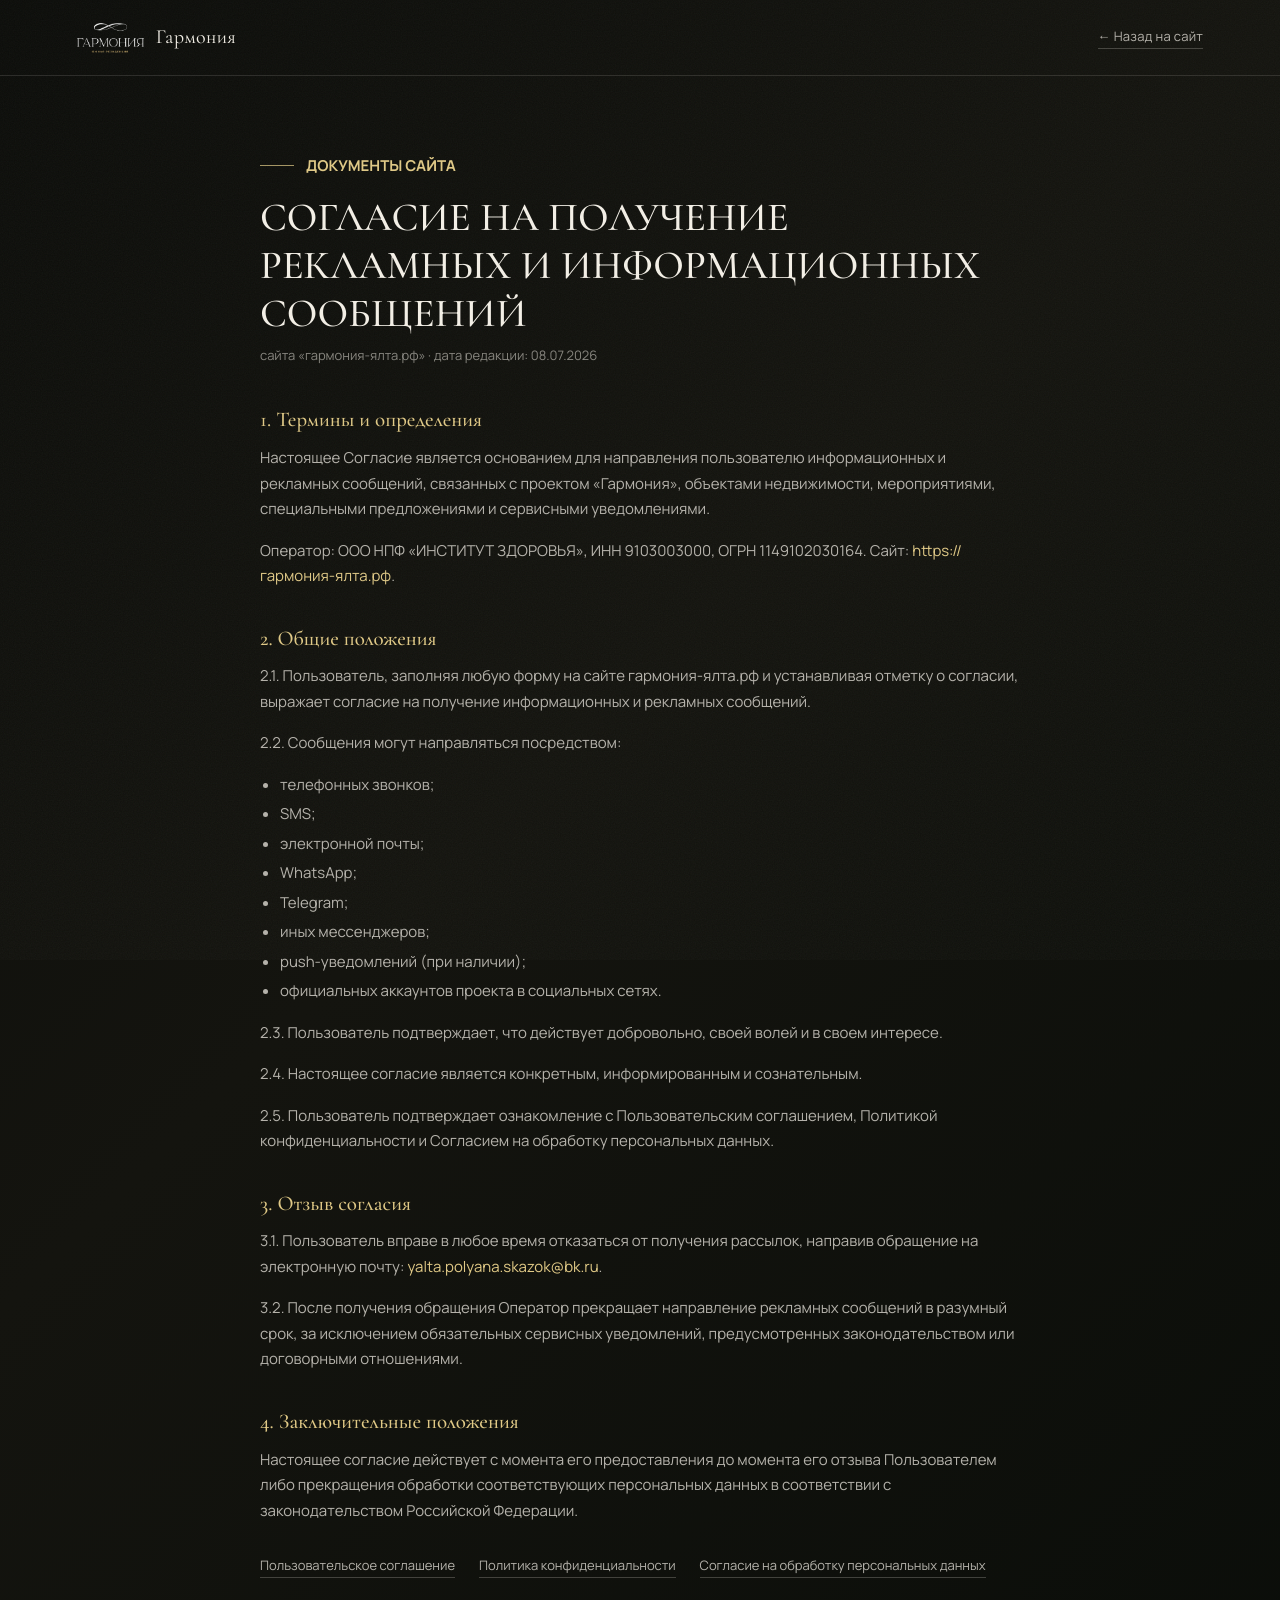
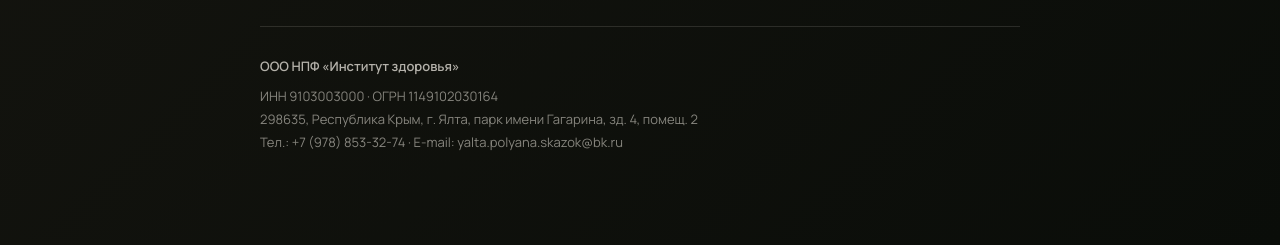
==== docs/marketing-consent.html @ 608eab21 "Add legal document pages and wire them into the footer/contact form - Four legal pages (user agreeme" ====
<!doctype html>
<html lang="ru">
<head>
  <meta charset="utf-8">
  <meta name="viewport" content="width=device-width, initial-scale=1">
  <title>Согласие на получение рекламных сообщений — Гармония</title>
  <meta name="description" content="Согласие на получение рекламных и информационных сообщений сайта «гармония-ялта.рф».">
  <meta name="robots" content="noindex, follow">
  <meta name="theme-color" content="#080907">
  <link rel="icon" href="../assets/brand/favicon.ico" sizes="any">
  <link rel="stylesheet" href="../styles.css?v=20260708-11">
  <link rel="stylesheet" href="legal.css?v=20260708-11">
</head>
<body>
  <div class="grain" aria-hidden="true"></div>

  <header class="legal-header">
    <a class="legal-header__brand" href="../index.html#hero">
      <img src="../assets/brand/logo-harmony-south.png" alt="Гармония">
      Гармония
    </a>
    <a class="legal-header__back" href="../index.html">← Назад на сайт</a>
  </header>

  <main class="legal-main">
    <p class="kicker">Документы сайта</p>
    <h1>Согласие на получение рекламных и информационных сообщений</h1>
    <p class="legal-date">сайта «гармония-ялта.рф» · дата редакции: 08.07.2026</p>

    <h2>1. Термины и определения</h2>
    <p>Настоящее Согласие является основанием для направления пользователю информационных и рекламных сообщений, связанных с проектом «Гармония», объектами недвижимости, мероприятиями, специальными предложениями и сервисными уведомлениями.</p>
    <p>Оператор: ООО НПФ «ИНСТИТУТ ЗДОРОВЬЯ», ИНН 9103003000, ОГРН 1149102030164. Сайт: <a href="https://гармония-ялта.рф">https://гармония-ялта.рф</a>.</p>

    <h2>2. Общие положения</h2>
    <p>2.1. Пользователь, заполняя любую форму на сайте гармония-ялта.рф и устанавливая отметку о согласии, выражает согласие на получение информационных и рекламных сообщений.</p>
    <p>2.2. Сообщения могут направляться посредством:</p>
    <ul>
      <li>телефонных звонков;</li>
      <li>SMS;</li>
      <li>электронной почты;</li>
      <li>WhatsApp;</li>
      <li>Telegram;</li>
      <li>иных мессенджеров;</li>
      <li>push-уведомлений (при наличии);</li>
      <li>официальных аккаунтов проекта в социальных сетях.</li>
    </ul>
    <p>2.3. Пользователь подтверждает, что действует добровольно, своей волей и в своем интересе.</p>
    <p>2.4. Настоящее согласие является конкретным, информированным и сознательным.</p>
    <p>2.5. Пользователь подтверждает ознакомление с Пользовательским соглашением, Политикой конфиденциальности и Согласием на обработку персональных данных.</p>

    <h2>3. Отзыв согласия</h2>
    <p>3.1. Пользователь вправе в любое время отказаться от получения рассылок, направив обращение на электронную почту: <a href="mailto:yalta.polyana.skazok@bk.ru">yalta.polyana.skazok@bk.ru</a>.</p>
    <p>3.2. После получения обращения Оператор прекращает направление рекламных сообщений в разумный срок, за исключением обязательных сервисных уведомлений, предусмотренных законодательством или договорными отношениями.</p>

    <h2>4. Заключительные положения</h2>
    <p>Настоящее согласие действует с момента его предоставления до момента его отзыва Пользователем либо прекращения обработки соответствующих персональных данных в соответствии с законодательством Российской Федерации.</p>

    <div class="legal-related">
      <a href="user-agreement.html">Пользовательское соглашение</a>
      <a href="privacy-policy.html">Политика конфиденциальности</a>
      <a href="personal-data-consent.html">Согласие на обработку персональных данных</a>
    </div>

    <div class="legal-requisites">
      <strong>ООО НПФ «Институт здоровья»</strong>
      ИНН 9103003000 · ОГРН 1149102030164<br>
      298635, Республика Крым, г. Ялта, парк имени Гагарина, зд. 4, помещ. 2<br>
      Тел.: +7 (978) 853-32-74 · E-mail: yalta.polyana.skazok@bk.ru
    </div>
  </main>
</body>
</html>
---- styles.css ----
@charset "utf-8";

@font-face {
  font-family: "Manrope Var";
  font-style: normal;
  font-weight: 400 800;
  font-display: swap;
  src: url("assets/fonts/manrope-var-latin.woff2") format("woff2");
  unicode-range: U+0000-00FF, U+0131, U+0152-0153, U+02BB-02BC, U+02C6, U+02DA, U+02DC, U+2000-206F, U+2074, U+20AC, U+2122, U+2191, U+2193, U+2212, U+2215, U+FEFF, U+FFFD;
}

@font-face {
  font-family: "Manrope Var";
  font-style: normal;
  font-weight: 400 800;
  font-display: swap;
  src: url("assets/fonts/manrope-var-cyrillic.woff2") format("woff2");
  unicode-range: U+0301, U+0400-045F, U+0490-0491, U+04B0-04B1, U+2116;
}

@font-face {
  font-family: "Manrope Var";
  font-style: normal;
  font-weight: 400 800;
  font-display: swap;
  src: url("assets/fonts/manrope-var-cyrillic-ext.woff2") format("woff2");
  unicode-range: U+0460-052F, U+1C80-1C88, U+20B4, U+2DE0-2DFF, U+A640-A69F, U+FE2E-FE2F;
}

@font-face {
  font-family: "Cormorant Garamond Var";
  font-style: normal;
  font-weight: 400 600;
  font-display: swap;
  src: url("assets/fonts/cormorant-garamond-var-latin.woff2") format("woff2");
  unicode-range: U+0000-00FF, U+0131, U+0152-0153, U+02BB-02BC, U+02C6, U+02DA, U+02DC, U+2000-206F, U+2074, U+20AC, U+2122, U+2191, U+2193, U+2212, U+2215, U+FEFF, U+FFFD;
}

@font-face {
  font-family: "Cormorant Garamond Var";
  font-style: normal;
  font-weight: 400 600;
  font-display: swap;
  src: url("assets/fonts/cormorant-garamond-var-cyrillic.woff2") format("woff2");
  unicode-range: U+0301, U+0400-045F, U+0490-0491, U+04B0-04B1, U+2116;
}

@font-face {
  font-family: "Cormorant Garamond Var";
  font-style: normal;
  font-weight: 400 600;
  font-display: swap;
  src: url("assets/fonts/cormorant-garamond-var-cyrillic-ext.woff2") format("woff2");
  unicode-range: U+0460-052F, U+1C80-1C88, U+20B4, U+2DE0-2DFF, U+A640-A69F, U+FE2E-FE2F;
}

:root {
  --bg: #10110d;
  --bg-deep: #080907;
  --surface: rgba(246, 241, 231, .055);
  --surface-strong: rgba(246, 241, 231, .095);
  --ink: #f4f0e7;
  --ink-soft: rgba(244, 240, 231, .72);
  --ink-muted: rgba(244, 240, 231, .52);
  --line: rgba(244, 240, 231, .13);
  --line-strong: rgba(244, 240, 231, .22);
  --gold: #c7a86a;
  --gold-bright: #e0c986;
  --green: #6d775e;
  --stone: #b7b0a2;
  --shadow: 0 24px 64px rgba(0, 0, 0, .42);
  --ease: cubic-bezier(.22, 1, .36, 1);
  --sans: "Manrope Var", Inter, "Segoe UI", Arial, Helvetica, sans-serif;
  --serif: "Cormorant Garamond Var", "Times New Roman", Georgia, serif;
  --container: min(1500px, calc(100vw - clamp(32px, 7vw, 120px)));
  --header-h: 74px;
  --cursor-x: 50%;
  --cursor-y: 50%;
}

* {
  box-sizing: border-box;
}

html {
  scroll-behavior: smooth;
  background: var(--bg);
}

body {
  margin: 0;
  min-width: 320px;
  color: var(--ink);
  background:
    linear-gradient(135deg, #0c0d0a 0%, #14140f 42%, #0a0d09 100%);
  font-family: var(--sans);
  line-height: 1.55;
  overflow-x: hidden;
  text-rendering: geometricPrecision;
  -webkit-font-smoothing: antialiased;
}

body::before {
  content: "";
  position: fixed;
  inset: 0;
  z-index: -1;
  pointer-events: none;
  opacity: .34;
  background:
    linear-gradient(120deg, rgba(199, 168, 106, .06), transparent 36%, rgba(109, 119, 94, .07) 70%, transparent),
    repeating-linear-gradient(90deg, rgba(255, 255, 255, .018) 0 1px, transparent 1px 84px),
    repeating-linear-gradient(0deg, rgba(255, 255, 255, .014) 0 1px, transparent 1px 84px);
}

.grain {
  position: fixed;
  inset: -60px;
  z-index: 500;
  pointer-events: none;
  opacity: .045;
  /* No mix-blend-mode: blending a full-viewport layer against everything
     beneath it forces the compositor to re-evaluate on every scroll/paint,
     which is a real jank source. Plain low-opacity noise reads almost the
     same against this dark palette without that cost. */
  background-image: url("data:image/svg+xml,%3Csvg xmlns='http://www.w3.org/2000/svg' width='180' height='180'%3E%3Cfilter id='n'%3E%3CfeTurbulence type='fractalNoise' baseFrequency='0.82' numOctaves='2' stitchTiles='stitch'/%3E%3C/filter%3E%3Crect width='100%25' height='100%25' filter='url(%23n)'/%3E%3C/svg%3E");
  animation: grainShift 1.1s steps(4) infinite;
}

@keyframes grainShift {
  0% { transform: translate3d(0, 0, 0); }
  25% { transform: translate3d(-2%, 2%, 0); }
  50% { transform: translate3d(2%, -1%, 0); }
  75% { transform: translate3d(-1%, -2%, 0); }
  100% { transform: translate3d(0, 0, 0); }
}

.cursor-dot,
.cursor-ring {
  position: fixed;
  top: 0;
  left: 0;
  z-index: 400;
  pointer-events: none;
  border-radius: 50%;
  transform: translate3d(-50%, -50%, 0);
  opacity: 0;
  transition: opacity .3s ease;
}

.cursor-dot {
  width: 5px;
  height: 5px;
  background: var(--gold-bright);
}

.cursor-ring {
  width: 28px;
  height: 28px;
  border: 1px solid rgba(224, 201, 134, .55);
  transition: opacity .3s ease, width .3s var(--ease), height .3s var(--ease), border-color .3s ease, background .3s ease;
}

body.has-cursor .cursor-dot,
body.has-cursor .cursor-ring {
  opacity: 1;
}

body.has-cursor.cursor-hover .cursor-ring {
  width: 46px;
  height: 46px;
  border-color: rgba(224, 201, 134, .85);
  background: rgba(224, 201, 134, .07);
}

body.has-cursor.cursor-hover .cursor-dot {
  opacity: 0;
}

body.has-cursor,
body.has-cursor a,
body.has-cursor button {
  cursor: none;
}

.magnetic {
  will-change: transform;
}

.scroll-progress {
  position: absolute;
  left: 0;
  right: 0;
  bottom: -1px;
  height: 2px;
  background: rgba(244, 240, 231, .06);
}

.scroll-progress span {
  display: block;
  height: 100%;
  width: 0%;
  background: linear-gradient(90deg, var(--gold), var(--gold-bright));
}

.dot-nav {
  position: fixed;
  right: clamp(16px, 2.4vw, 30px);
  top: 50%;
  z-index: 80;
  display: flex;
  flex-direction: column;
  align-items: center;
  gap: 15px;
  transform: translateY(-50%);
}

.dot-nav button {
  position: relative;
  width: 8px;
  height: 8px;
  padding: 0;
  border: 1px solid rgba(244, 240, 231, .38);
  border-radius: 50%;
  background: transparent;
  transition: transform .3s var(--ease), background .3s ease, border-color .3s ease;
}

.dot-nav button:hover,
.dot-nav button:focus-visible {
  border-color: var(--gold-bright);
  transform: scale(1.35);
}

.dot-nav button.is-active {
  background: var(--gold-bright);
  border-color: var(--gold-bright);
  transform: scale(1.5);
}

.dot-nav__tooltip {
  position: absolute;
  right: 20px;
  top: 50%;
  transform: translateY(-50%) translateX(6px);
  padding: 6px 12px;
  border: 1px solid var(--line);
  border-radius: 6px;
  background: rgba(8, 9, 7, .88);
  backdrop-filter: blur(12px);
  color: var(--ink-soft);
  font-size: 11px;
  font-weight: 650;
  letter-spacing: .04em;
  text-transform: uppercase;
  white-space: nowrap;
  opacity: 0;
  pointer-events: none;
  transition: opacity .25s ease, transform .25s ease;
}

.dot-nav button:hover .dot-nav__tooltip,
.dot-nav button:focus-visible .dot-nav__tooltip {
  opacity: 1;
  transform: translateY(-50%) translateX(0);
}

.marquee {
  overflow: hidden;
  padding: clamp(14px, 2.4vw, 22px) 0;
  border-block: 1px solid var(--line);
  background: var(--bg-deep);
}

.marquee__track {
  display: flex;
  width: max-content;
  animation: marqueeScroll 32s linear infinite;
  animation-play-state: paused;
}

.marquee.is-current .marquee__track {
  animation-play-state: running;
}

.marquee:hover .marquee__track {
  animation-play-state: paused;
}

.marquee__group {
  display: flex;
  flex-shrink: 0;
  align-items: center;
  gap: clamp(20px, 2.6vw, 34px);
  padding-right: clamp(20px, 2.6vw, 34px);
}

.marquee__group span:not(.marquee__dot) {
  font-family: var(--serif);
  font-style: italic;
  font-size: clamp(19px, 2.1vw, 32px);
  color: var(--ink-soft);
  white-space: nowrap;
}

.marquee__dot {
  color: var(--gold-bright);
  font-size: 13px;
}

@keyframes marqueeScroll {
  from { transform: translate3d(0, 0, 0); }
  to { transform: translate3d(-50%, 0, 0); }
}

.scroll-cue {
  position: absolute;
  left: 50%;
  bottom: clamp(22px, 4vh, 40px);
  z-index: 2;
  width: 1px;
  height: 54px;
  background: rgba(244, 240, 231, .22);
  transform: translateX(-50%);
}

.scroll-cue::after {
  content: "";
  position: absolute;
  top: 0;
  left: 50%;
  width: 5px;
  height: 5px;
  margin-left: -2px;
  border-radius: 50%;
  background: var(--gold-bright);
  animation: scrollCue 2.4s ease-in-out infinite;
  animation-play-state: paused;
}

.panel.is-current .scroll-cue::after {
  animation-play-state: running;
}

@keyframes scrollCue {
  0% { top: 0; opacity: 0; }
  15% { opacity: 1; }
  85% { opacity: 1; }
  100% { top: 100%; opacity: 0; }
}

.header-call,
.primary-btn {
  position: relative;
  overflow: hidden;
}

.header-call::before,
.primary-btn::before {
  content: "";
  position: absolute;
  top: 0;
  left: -60%;
  width: 40%;
  height: 100%;
  background: linear-gradient(120deg, transparent, rgba(255, 255, 255, .65), transparent);
  transform: skewX(-18deg);
  transition: left .7s var(--ease);
  pointer-events: none;
}

.header-call:hover::before,
.primary-btn:hover::before {
  left: 130%;
}

.spotlight {
  position: relative;
  overflow: hidden;
}

.spotlight::after {
  content: "";
  position: absolute;
  inset: 0;
  z-index: 0;
  opacity: 0;
  background: radial-gradient(320px circle at var(--mx, 50%) var(--my, 50%), rgba(224, 201, 134, .3), transparent 72%);
  transition: opacity .4s ease;
}

.spotlight:hover::after {
  opacity: 1;
}

.spotlight > * {
  position: relative;
  z-index: 1;
}

.lightbox {
  position: fixed;
  inset: 0;
  z-index: 140;
  display: grid;
  place-items: center;
  padding: clamp(16px, 4vw, 60px);
  opacity: 0;
  pointer-events: none;
  background: rgba(2, 3, 2, .92);
  backdrop-filter: blur(14px);
  transition: opacity .32s ease;
}

.lightbox.is-open {
  opacity: 1;
  pointer-events: auto;
}

.lightbox__img {
  max-width: min(1400px, 100%);
  max-height: 88vh;
  width: auto;
  height: auto;
  margin: 0 auto;
  border-radius: 8px;
  box-shadow: var(--shadow);
  opacity: 0;
  transform: scale(.98);
  transition: opacity .35s var(--ease), transform .35s var(--ease);
}

.lightbox.is-open .lightbox__img {
  opacity: 1;
  transform: scale(1);
}

.lightbox__close,
.lightbox__prev,
.lightbox__next {
  position: fixed;
  z-index: 2;
  width: 48px;
  height: 48px;
  border: 1px solid var(--line-strong);
  border-radius: 6px;
  color: var(--ink);
  font-size: 26px;
  line-height: 1;
  background: rgba(8, 9, 7, .6);
  backdrop-filter: blur(16px);
  transition: transform .25s var(--ease), border-color .25s ease;
}

.lightbox__close:hover,
.lightbox__prev:hover,
.lightbox__next:hover {
  transform: translateY(-2px);
  border-color: var(--gold-bright);
}

.lightbox__close {
  top: 18px;
  right: 18px;
}

.lightbox__prev,
.lightbox__next {
  top: 50%;
  transform: translateY(-50%);
}

.lightbox__prev { left: 18px; }
.lightbox__next { right: 18px; }

.gallery__track figure {
  cursor: zoom-in;
}

body.menu-open,
body.modal-open {
  overflow: hidden;
}

img {
  display: block;
  max-width: 100%;
}

.sr-only {
  position: absolute;
  width: 1px;
  height: 1px;
  margin: -1px;
  padding: 0;
  overflow: hidden;
  clip: rect(0, 0, 0, 0);
  white-space: nowrap;
  border: 0;
}

button,
input {
  font: inherit;
}

button {
  cursor: pointer;
}

a {
  color: inherit;
  text-decoration: none;
}

h1,
h2,
h3,
p {
  margin-top: 0;
}

h1,
h2,
h3 {
  margin-bottom: 0;
  font-family: var(--serif);
  font-weight: 560;
  line-height: 1.02;
  letter-spacing: .001em;
}

h1 {
  max-width: 760px;
  font-size: clamp(34px, 4.8vw, 72px);
  text-transform: uppercase;
}

h2 {
  max-width: 820px;
  font-size: clamp(32px, 3.6vw, 58px);
  line-height: 1.08;
}

h3 {
  font-size: clamp(20px, 1.9vw, 30px);
}

.panel {
  position: relative;
  min-height: 100svh;
  scroll-margin-top: 0;
  overflow: hidden;
  isolation: isolate;
  background:
    linear-gradient(135deg, rgba(255, 255, 255, .018), transparent 34%),
    linear-gradient(160deg, #11120e 0%, #15150f 52%, #0b0e0a 100%);
}

.panel::before {
  content: "";
  position: absolute;
  inset: 0;
  z-index: -1;
  pointer-events: none;
  opacity: .36;
  background:
    radial-gradient(circle at 18% 22%, rgba(199, 168, 106, .11), transparent 26%),
    radial-gradient(circle at 86% 74%, rgba(109, 119, 94, .13), transparent 28%),
    repeating-linear-gradient(90deg, rgba(255, 255, 255, .017) 0 1px, transparent 1px 96px);
}

.site-header {
  position: fixed;
  inset: 0 0 auto;
  z-index: 90;
  height: var(--header-h);
  display: grid;
  grid-template-columns: auto minmax(0, 1fr) auto;
  align-items: center;
  gap: clamp(18px, 2vw, 32px);
  padding: 10px clamp(18px, 4vw, 58px);
  border-bottom: 1px solid rgba(244, 240, 231, .08);
  background: rgba(8, 9, 7, .56);
  transition: height .35s var(--ease), background .35s var(--ease), border-color .35s var(--ease);
}

/* backdrop-filter lives on a pseudo-element (not the header itself) so it
   doesn't establish a containing block for the fixed-position mobile .nav
   overlay, which needs to size against the real viewport, not the header. */
.site-header::before {
  content: "";
  position: absolute;
  inset: 0;
  z-index: -1;
  /* Kept modest: this layer blurs whatever scrolls behind a fixed, always-
     visible header, so its cost is paid continuously, not just on hover. */
  backdrop-filter: blur(8px);
}

.site-header.is-scrolled {
  --header-h: 64px;
  background: rgba(8, 9, 7, .88);
  border-color: rgba(199, 168, 106, .22);
}

.brand {
  display: inline-flex;
  align-items: center;
}

/* Height is derived from --header-h (minus the header's own vertical
   padding, with a little breathing room) so the logo always fits inside
   the header box - in any state - instead of overflowing it. Width is
   auto so the aspect ratio is preserved without distortion. */
.brand img {
  height: calc(var(--header-h) - 28px);
  width: auto;
  max-width: 170px;
  object-fit: contain;
  transition: height .35s var(--ease);
}

.nav {
  display: flex;
  justify-content: center;
  gap: clamp(10px, 1.15vw, 18px);
  font-size: 10px;
  font-weight: 650;
  letter-spacing: 0;
  text-transform: uppercase;
  white-space: nowrap;
}

.nav a {
  position: relative;
  color: rgba(244, 240, 231, .66);
  transition: color .25s ease;
}

.nav a::after {
  content: "";
  position: absolute;
  left: 0;
  right: 0;
  bottom: -8px;
  height: 1px;
  transform: scaleX(0);
  transform-origin: left;
  background: var(--gold);
  transition: transform .3s var(--ease);
}

.nav a:hover,
.nav a.is-active {
  color: var(--ink);
}

.nav a:hover::after,
.nav a.is-active::after {
  transform: scaleX(1);
}

.header-call,
.primary-btn,
.slider-controls button,
.slider-btn,
.text-button {
  min-height: 42px;
  border: 1px solid var(--line-strong);
  border-radius: 6px;
  padding: 0 18px;
  color: var(--ink);
  background: rgba(255, 255, 255, .045);
  transition: transform .25s var(--ease), border-color .25s ease, background .25s ease, color .25s ease;
}

.header-call,
.primary-btn {
  border-color: rgba(224, 201, 134, .58);
  color: #15130d;
  font-weight: 650;
  background: linear-gradient(135deg, #ead68e, #b99352);
  box-shadow: 0 14px 42px rgba(0, 0, 0, .28);
}

.header-call:hover,
.primary-btn:hover,
.slider-controls button:hover,
.slider-btn:hover,
.text-button:hover {
  transform: translateY(-2px);
  border-color: var(--gold-bright);
}

.text-button {
  width: fit-content;
  color: var(--ink);
  background: transparent;
}

.menu-toggle {
  display: none;
  position: fixed;
  top: 16px;
  right: 16px;
  z-index: 110;
  width: 46px;
  height: 46px;
  border: 1px solid rgba(244, 240, 231, .24);
  border-radius: 6px;
  background: rgba(8, 9, 7, .78);
  backdrop-filter: blur(14px);
}

.menu-toggle span {
  display: block;
  width: 18px;
  height: 1px;
  margin: 6px auto;
  background: var(--ink);
}

.kicker {
  display: inline-grid;
  grid-template-columns: 34px auto;
  align-items: center;
  gap: 12px;
  margin: 0 0 18px;
  color: var(--gold-bright);
  font-size: 10px;
  font-weight: 700;
  letter-spacing: 0;
  text-transform: uppercase;
}

.kicker::before {
  content: "";
  height: 1px;
  background: currentColor;
  opacity: .72;
}

.hero {
  display: grid;
  align-items: center;
  padding: calc(var(--header-h) + 34px) clamp(22px, 7vw, 110px) clamp(34px, 7vh, 82px);
}

.hero__bg,
.hero__shade {
  position: absolute;
  inset: 0;
  width: 100%;
  height: 100%;
}

.hero__bg {
  object-fit: cover;
  transform: scale(1.035);
  animation: heroDrift 18s var(--ease) infinite alternate;
  animation-play-state: paused;
}

.panel.is-current .hero__bg {
  animation-play-state: running;
}

.hero__shade {
  background:
    linear-gradient(90deg, rgba(4, 6, 5, .82), rgba(4, 6, 5, .34) 48%, rgba(4, 6, 5, .62)),
    linear-gradient(0deg, rgba(4, 6, 5, .74), transparent 55%, rgba(4, 6, 5, .46));
}

.hero__title {
  position: relative;
  z-index: 1;
  width: 100%;
  display: grid;
  place-items: center;
}

.hero__logo {
  justify-self: center;
  width: clamp(150px, 24vw, 320px);
  margin: 0;
  opacity: .96;
}

.about {
  display: grid;
  align-content: center;
  gap: clamp(28px, 4vh, 56px);
  padding: calc(var(--header-h) + 46px) clamp(22px, 6vw, 90px) 56px;
}

.about__top,
.about__bottom {
  width: var(--container);
  margin: 0 auto;
}

.about__top {
  display: grid;
  grid-template-columns: minmax(0, .86fr) minmax(380px, 1fr);
  gap: clamp(34px, 5vw, 82px);
  align-items: center;
}

.about__copy h2 {
  margin-bottom: 28px;
}

.about__facts {
  display: grid;
  grid-template-columns: repeat(2, minmax(0, 1fr));
  gap: 12px;
}

.about__facts div,
.location__metrics div,
.map__distances div {
  min-height: 118px;
  padding: 20px;
  border: 1px solid var(--line);
  border-radius: 8px;
  background: linear-gradient(145deg, rgba(255, 255, 255, .075), rgba(255, 255, 255, .026));
}

.about__facts strong,
.location__metrics strong,
.map__distances strong {
  display: block;
  margin-bottom: 9px;
  color: var(--gold-bright);
  font-family: var(--serif);
  font-size: clamp(30px, 3.4vw, 46px);
  font-weight: 560;
  line-height: 1;
  font-variant-numeric: tabular-nums;
}

.about__facts span,
.location__metrics span,
.map__distances span {
  display: block;
  color: var(--ink-soft);
  font-size: 14px;
  line-height: 1.4;
}

.about__image,
.about__wide,
.architecture__images,
.location__image {
  margin: 0;
}

.about__image {
  height: min(56vh, 560px);
  border: 1px solid var(--line);
  border-radius: 8px;
  overflow: hidden;
  box-shadow: var(--shadow);
}

.about__image img,
.about__wide img,
.architecture__images img,
.location__image img {
  width: 100%;
  height: 100%;
  object-fit: cover;
  transition: transform 1.4s var(--ease), filter 1.4s var(--ease);
}

.about__bottom {
  display: grid;
  grid-template-columns: minmax(0, 1fr) minmax(280px, .42fr);
  gap: clamp(24px, 4vw, 58px);
  align-items: end;
}

.about__wide {
  height: clamp(230px, 34vh, 390px);
  border: 1px solid var(--line);
  border-radius: 8px;
  overflow: hidden;
}

.about__text {
  margin: 0 0 4px;
  color: var(--ink-soft);
  font-size: clamp(16px, 1.25vw, 20px);
  line-height: 1.72;
}

.video {
  padding: 0;
}

.video__kicker {
  position: absolute;
  z-index: 2;
  top: calc(var(--header-h) + 28px);
  left: clamp(22px, 6vw, 90px);
  text-shadow: 0 12px 40px rgba(0, 0, 0, .6);
}

.video__frame {
  position: absolute;
  z-index: 0;
  inset: 0;
  margin: 0;
  overflow: hidden;
  display: grid;
  place-items: center;
  background: var(--bg-deep);
}

.video__frame::after {
  content: "";
  position: absolute;
  inset: 0;
  z-index: 1;
  pointer-events: none;
  background: linear-gradient(180deg, rgba(4, 6, 5, .58) 0%, transparent 24%, transparent 76%, rgba(4, 6, 5, .4) 100%);
}

.video__frame video {
  position: relative;
  z-index: 0;
  display: block;
  width: 100%;
  height: 100%;
  /* contain (not cover) so the film's real 16:9 frame is always shown
     intact - same proportions on every device, letterboxed rather than
     cropped differently depending on the viewport's aspect ratio. */
  object-fit: contain;
}

.plans {
  display: grid;
  grid-template-columns: minmax(0, 1.12fr) minmax(360px, .72fr);
  align-items: center;
  gap: clamp(28px, 4.5vw, 72px);
  padding: calc(var(--header-h) + 42px) clamp(22px, 6vw, 90px) 58px;
}

.plans__media {
  position: relative;
  min-height: min(72vh, 720px);
  border: 1px solid var(--line);
  border-radius: 8px;
  overflow: hidden;
  background: rgba(0, 0, 0, .28);
  box-shadow: var(--shadow);
}

.plans__track,
.gallery__track {
  position: absolute;
  inset: 0;
}

.plans__track figure,
.gallery__track figure {
  position: absolute;
  inset: 0;
  margin: 0;
  opacity: 0;
  transform: scale(1.025);
  transition: opacity .7s var(--ease), transform 1.2s var(--ease);
}

.plans__track figure.is-active,
.gallery__track figure.is-active {
  opacity: 1;
  transform: scale(1);
}

.plans__track img,
.gallery__track img {
  width: 100%;
  height: 100%;
  object-fit: cover;
  background: #11130f;
}

.plans__track figure:nth-child(n + 3) img {
  padding: clamp(10px, 2vw, 26px);
  object-fit: contain;
  background: #e9e6dd;
}

.slider-controls {
  position: absolute;
  left: 18px;
  bottom: 18px;
  z-index: 2;
  display: inline-grid;
  grid-template-columns: 44px auto 44px;
  align-items: center;
  gap: 10px;
  padding: 8px;
  border: 1px solid rgba(244, 240, 231, .14);
  border-radius: 8px;
  background: rgba(8, 9, 7, .68);
  backdrop-filter: blur(18px);
}

.slider-controls button {
  min-height: 42px;
  width: 42px;
  padding: 0;
  color: var(--ink);
  font-size: 26px;
  line-height: 1;
  background: rgba(255, 255, 255, .06);
}

.slider-controls span {
  min-width: 54px;
  color: var(--ink-soft);
  font-size: 12px;
  text-align: center;
}

.plans__copy {
  align-self: center;
  max-width: 520px;
}

.plans__copy h2 {
  margin-bottom: 24px;
}

.spec-list {
  display: grid;
  gap: 0;
  margin: 0 0 28px;
  border-top: 1px solid var(--line);
}

.spec-list div {
  display: grid;
  grid-template-columns: minmax(0, 1fr) auto;
  gap: 18px;
  padding: 15px 0;
  border-bottom: 1px solid var(--line);
}

.spec-list dt {
  color: var(--ink-muted);
  font-size: 14px;
}

.spec-list dd {
  margin: 0;
  color: var(--ink);
  font-weight: 650;
  white-space: nowrap;
}

.architecture {
  display: grid;
  grid-template-columns: minmax(0, 1fr) minmax(340px, .62fr);
  align-items: center;
  gap: clamp(30px, 5vw, 86px);
  padding: calc(var(--header-h) + 42px) clamp(22px, 6vw, 90px) 58px;
}

.architecture__images {
  display: grid;
  grid-template-columns: 1fr .76fr;
  gap: 14px;
  height: min(72vh, 700px);
}

.architecture__images img {
  min-width: 0;
  border: 1px solid var(--line);
  border-radius: 8px;
  box-shadow: var(--shadow);
}

.architecture__images img:first-child {
  height: 100%;
}

.architecture__images img:last-child {
  height: 78%;
  align-self: end;
}

.architecture__copy p:not(.kicker) {
  margin: 24px 0 0;
  color: var(--ink-soft);
  font-size: clamp(15px, 1.08vw, 18px);
  line-height: 1.76;
}

.infrastructure {
  padding: 0;
}

.infra-stage {
  position: relative;
  min-height: 100svh;
  display: grid;
  align-items: end;
  padding: calc(var(--header-h) + 42px) clamp(22px, 5vw, 76px) clamp(22px, 5vw, 58px);
}

.infra-bg,
.infra-bg figure,
.infra-bg img {
  position: absolute;
  inset: 0;
  width: 100%;
  height: 100%;
}

.infra-bg figure {
  margin: 0;
  opacity: 0;
  transform: scale(1.025);
  transition: opacity .65s var(--ease), transform 1.2s var(--ease);
}

.infra-bg figure.is-active {
  opacity: 1;
  transform: scale(1);
}

.infra-bg img {
  object-fit: cover;
}

.infra-stage::after {
  content: "";
  position: absolute;
  inset: 0;
  background:
    linear-gradient(90deg, rgba(4, 6, 5, .84), rgba(4, 6, 5, .28) 54%, rgba(4, 6, 5, .72)),
    linear-gradient(0deg, rgba(4, 6, 5, .82), rgba(4, 6, 5, .14) 46%, rgba(4, 6, 5, .4));
}

.infra-copy,
.infra-accordion {
  position: relative;
  z-index: 2;
}

.infra-copy {
  width: min(680px, 100%);
  margin-bottom: clamp(28px, 6vh, 70px);
}

.infra-copy p:not(.kicker) {
  margin: 22px 0 0;
  max-width: 560px;
  color: var(--ink-soft);
  font-size: clamp(15px, 1.15vw, 18px);
}

.infra-accordion {
  display: grid;
  grid-template-columns: repeat(4, minmax(0, 1fr));
  gap: 12px;
}

.infra-accordion article {
  min-height: 208px;
  display: grid;
  align-content: end;
  padding: 18px;
  border: 1px solid rgba(244, 240, 231, .16);
  border-radius: 8px;
  background: rgba(8, 9, 7, .36);
  backdrop-filter: blur(18px);
  transition: min-height .45s var(--ease), background .35s ease, border-color .35s ease, transform .35s var(--ease);
}

.infra-accordion article.is-active {
  min-height: 208px;
  border-color: rgba(224, 201, 134, .42);
  background: rgba(16, 17, 13, .62);
  transform: translateY(-8px);
}

.infra-accordion span {
  display: block;
  margin-bottom: 14px;
  color: var(--gold-bright);
  font-size: 12px;
  font-weight: 700;
}

.infra-accordion h3 {
  margin-bottom: 12px;
}

.infra-accordion p {
  margin: 0;
  color: var(--ink-soft);
  font-size: 14px;
  line-height: 1.55;
}

.gallery {
  display: grid;
  grid-template-columns: minmax(280px, .34fr) minmax(0, 1fr);
  align-items: center;
  gap: clamp(28px, 5vw, 70px);
  padding: calc(var(--header-h) + 42px) clamp(22px, 6vw, 90px) 58px;
}

.gallery__intro {
  align-self: center;
}

.gallery__slider {
  position: relative;
  min-height: min(76vh, 760px);
  border: 1px solid var(--line);
  border-radius: 8px;
  overflow: hidden;
  background: #11130f;
  box-shadow: var(--shadow);
}

.gallery__track img {
  object-fit: cover;
}

.slider-btn {
  position: absolute;
  top: 50%;
  z-index: 4;
  width: 48px;
  height: 58px;
  min-height: 0;
  padding: 0;
  color: var(--ink);
  font-size: 34px;
  line-height: 1;
  background: rgba(8, 9, 7, .58);
  backdrop-filter: blur(16px);
}

.slider-btn:first-child {
  left: 16px;
}

.slider-btn:last-child {
  right: 16px;
}

.location {
  display: grid;
  grid-template-columns: minmax(0, 1fr) minmax(360px, .72fr);
  align-items: center;
  gap: clamp(34px, 5vw, 86px);
  padding: calc(var(--header-h) + 42px) clamp(22px, 6vw, 90px) 58px;
}

.location__image {
  height: min(76vh, 740px);
  border: 1px solid var(--line);
  border-radius: 8px;
  overflow: hidden;
  box-shadow: var(--shadow);
}

.location__copy p:not(.kicker) {
  margin: 24px 0 30px;
  color: var(--ink-soft);
  font-size: clamp(15px, 1.08vw, 18px);
  line-height: 1.75;
}

.location__metrics {
  display: grid;
  grid-template-columns: repeat(3, minmax(0, 1fr));
  gap: 12px;
}

.location__metrics div {
  min-height: 138px;
  padding: 18px;
}

.location__metrics strong {
  font-size: clamp(23px, 2vw, 32px);
}

.map {
  display: grid;
  align-content: center;
  justify-items: center;
  gap: clamp(26px, 4vh, 44px);
  padding: calc(var(--header-h) + 40px) 0 58px;
}

.map__kicker {
  width: var(--container);
}

.map__frame {
  width: 100%;
  margin: 0;
  overflow: hidden;
  border-block: 1px solid var(--line);
}

.map__frame img {
  display: block;
  width: 100%;
  height: auto;
  transition: transform 1.6s var(--ease);
}

.panel.is-current .map__frame img {
  transform: scale(1.02);
}

.map__distances {
  width: min(760px, var(--container));
  display: grid;
  grid-template-columns: repeat(3, minmax(0, 1fr));
  gap: 12px;
}

.legacy {
  display: grid;
  align-items: end;
  padding: calc(var(--header-h) + 42px) clamp(22px, 7vw, 110px) clamp(42px, 8vh, 90px);
}

.legacy > img,
.legacy__shade {
  position: absolute;
  inset: 0;
  width: 100%;
  height: 100%;
}

.legacy > img {
  object-fit: cover;
}

.legacy__shade {
  background:
    linear-gradient(90deg, rgba(4, 6, 5, .86), rgba(4, 6, 5, .24) 58%, rgba(4, 6, 5, .62)),
    linear-gradient(0deg, rgba(4, 6, 5, .82), transparent 54%);
}

.legacy__copy {
  position: relative;
  z-index: 2;
  width: min(700px, 100%);
}

.legacy__copy p:not(.kicker) {
  margin: 22px 0 30px;
  color: var(--ink-soft);
  font-size: clamp(15px, 1.13vw, 18px);
  line-height: 1.76;
}

.footer {
  min-height: auto;
  display: grid;
  grid-template-columns: minmax(240px, .7fr) minmax(220px, .42fr) minmax(260px, .48fr);
  gap: clamp(28px, 5vw, 80px);
  padding: clamp(54px, 8vw, 96px) clamp(22px, 6vw, 90px) 36px;
}

.footer__brand img {
  width: min(190px, 52vw);
  margin-bottom: 24px;
}

.footer h3 {
  margin: 0 0 18px;
  color: var(--gold-bright);
  font-size: 13px;
  font-weight: 700;
  text-transform: uppercase;
}

.footer p,
.footer a {
  color: var(--ink-soft);
  font-size: 14px;
}

.footer a,
.footer__contacts button {
  transition: color .25s ease, border-color .25s ease;
}

.footer a:hover {
  color: var(--ink);
}

.footer__nav,
.footer__contacts {
  display: grid;
  align-content: start;
  gap: 9px;
}

.footer__legal {
  grid-column: 1 / -1;
  padding-top: 28px;
  border-top: 1px solid var(--line);
}

.footer__legal p {
  margin: 0 0 10px;
  color: rgba(244, 240, 231, .45);
  font-size: 12px;
  line-height: 1.55;
}

.modal {
  position: fixed;
  inset: 0;
  z-index: 120;
  display: grid;
  place-items: center;
  padding: 20px;
  opacity: 0;
  pointer-events: none;
  background: rgba(2, 3, 2, .72);
  backdrop-filter: blur(16px);
  transition: opacity .32s ease;
}

.modal.is-open {
  opacity: 1;
  pointer-events: auto;
}

.modal__panel {
  position: relative;
  width: min(520px, 100%);
  max-height: calc(100svh - 40px);
  overflow: auto;
  padding: clamp(28px, 5vw, 46px);
  border: 1px solid rgba(244, 240, 231, .18);
  border-radius: 8px;
  background:
    linear-gradient(135deg, rgba(255, 255, 255, .09), rgba(255, 255, 255, .04)),
    #11120e;
  box-shadow: 0 34px 120px rgba(0, 0, 0, .58);
  transform: translateY(16px) scale(.98);
  transition: transform .36s var(--ease);
}

.modal.is-open .modal__panel {
  transform: translateY(0) scale(1);
}

.modal__close {
  position: absolute;
  top: 14px;
  right: 14px;
  width: 42px;
  height: 42px;
  border: 1px solid var(--line);
  border-radius: 6px;
  color: var(--ink);
  background: rgba(255, 255, 255, .04);
}

.modal__panel h2 {
  margin-bottom: 18px;
  font-size: clamp(27px, 3.2vw, 38px);
  line-height: 1.1;
}

.modal__panel > p:not(.kicker) {
  margin-bottom: 26px;
  color: var(--ink-soft);
}

.contact-form {
  display: grid;
  gap: 14px;
}

.contact-form label {
  display: grid;
  gap: 8px;
}

.contact-form span {
  color: var(--ink-muted);
  font-size: 12px;
  text-transform: uppercase;
}

.contact-form input {
  width: 100%;
  height: 48px;
  border: 1px solid rgba(244, 240, 231, .18);
  border-radius: 6px;
  padding: 0 14px;
  color: var(--ink);
  background: rgba(255, 255, 255, .045);
  outline: none;
}

.contact-form input:focus {
  border-color: rgba(224, 201, 134, .58);
}

.form-consent {
  margin: 0;
  color: var(--ink-muted);
  font-size: 12px;
  line-height: 1.6;
}

.form-consent a {
  color: var(--ink-soft);
  text-decoration: underline;
  text-underline-offset: 2px;
}

.form-consent a:hover {
  color: var(--gold-bright);
}

.reveal {
  opacity: 0;
  transform: translateY(26px);
  transition: opacity .85s var(--ease), transform .85s var(--ease);
}

.reveal.is-visible {
  opacity: 1;
  transform: translateY(0);
}

.split .word {
  display: inline-block;
  overflow: hidden;
  vertical-align: top;
  padding-bottom: .12em;
  margin-bottom: -.12em;
}

.split .word-inner {
  display: inline-block;
  transform: translateY(112%);
  transition: transform .85s var(--ease);
  transition-delay: calc(var(--i, 0) * 45ms);
}

.split.is-visible .word-inner {
  transform: translateY(0);
}

.panel.is-current .about__image img,
.panel.is-current .about__wide img,
.panel.is-current .architecture__images img,
.panel.is-current .location__image img {
  transform: scale(1.025);
}

@keyframes heroDrift {
  from {
    transform: scale(1.035) translate3d(0, 0, 0);
  }
  to {
    transform: scale(1.08) translate3d(-1.4%, -1%, 0);
  }
}

.architecture,
.gallery,
.location {
  min-height: 100svh;
  display: grid;
  align-items: end;
  grid-template-columns: 1fr;
  padding: calc(var(--header-h) + 42px) clamp(22px, 7vw, 110px) clamp(38px, 7vh, 86px);
}

.architecture::after,
.gallery::after,
.location::after {
  content: "";
  position: absolute;
  inset: 0;
  z-index: 1;
  pointer-events: none;
  background:
    linear-gradient(90deg, rgba(4, 6, 5, .86), rgba(4, 6, 5, .28) 56%, rgba(4, 6, 5, .66)),
    linear-gradient(0deg, rgba(4, 6, 5, .82), rgba(4, 6, 5, .18) 55%, rgba(4, 6, 5, .46));
}

.architecture__images,
.gallery__slider,
.location__image {
  position: absolute;
  inset: 0;
  z-index: 0;
  width: 100%;
  height: 100%;
  min-height: 0;
  margin: 0;
  border: 0;
  border-radius: 0;
  overflow: hidden;
  background: #0f110d;
  box-shadow: none;
}

.architecture__images {
  display: block;
}

.architecture__images img,
.location__image img {
  position: absolute;
  inset: 0;
  width: 100%;
  height: 100%;
  border: 0;
  border-radius: 0;
  box-shadow: none;
  object-fit: cover;
}

.architecture__images img {
  opacity: 0;
  animation: fullSceneFade 14s var(--ease) infinite;
  animation-play-state: paused;
}

.panel.is-current .architecture__images img {
  animation-play-state: running;
}

.architecture__images img:nth-child(2) {
  height: 100%;
  animation-delay: 7s;
}

.architecture__copy,
.gallery__intro,
.location__copy {
  position: relative;
  z-index: 2;
  width: min(720px, 100%);
  max-width: 720px;
  padding-left: clamp(18px, 2.4vw, 34px);
  border-left: 1px solid rgba(224, 201, 134, .42);
  text-shadow: 0 18px 60px rgba(0, 0, 0, .55);
}

.architecture__copy p:not(.kicker),
.location__copy p:not(.kicker) {
  max-width: 640px;
  color: rgba(244, 240, 231, .78);
}

.gallery__slider {
  pointer-events: none;
}

.gallery__track figure {
  transform: scale(1.04);
  transition: opacity .85s var(--ease), transform 4.8s var(--ease);
}

.gallery__track figure.is-active {
  transform: scale(1.1) translate3d(-1.2%, -1%, 0);
}

.gallery .slider-btn {
  top: auto;
  bottom: clamp(34px, 7vh, 76px);
  z-index: 5;
  pointer-events: auto;
  background: rgba(8, 9, 7, .62);
}

.gallery .slider-btn:first-child {
  left: auto;
  right: clamp(96px, 10vw, 150px);
}

.gallery .slider-btn:last-child {
  right: clamp(36px, 6vw, 88px);
}

.location__image img {
  animation: locationScenePan 18s var(--ease) infinite alternate;
  animation-play-state: paused;
}

.panel.is-current .location__image img {
  animation-play-state: running;
}

.location__metrics {
  max-width: 560px;
}

.location__metrics div {
  border-color: rgba(244, 240, 231, .18);
  background: rgba(8, 9, 7, .4);
  backdrop-filter: blur(18px);
}

@keyframes fullSceneFade {
  0% {
    opacity: 0;
    transform: scale(1.04) translate3d(1.2%, 0, 0);
  }
  10%,
  48% {
    opacity: 1;
  }
  58%,
  100% {
    opacity: 0;
    transform: scale(1.1) translate3d(-1.2%, -1%, 0);
  }
}

@keyframes locationScenePan {
  from {
    transform: scale(1.04) translate3d(0, 0, 0);
  }
  to {
    transform: scale(1.11) translate3d(-1.6%, -1.2%, 0);
  }
}

@media (max-width: 1180px) {
  .dot-nav {
    display: none;
  }

  .site-header {
    grid-template-columns: auto auto;
  }

  .nav {
    position: fixed;
    inset: 0;
    z-index: 100;
    display: grid;
    place-content: center;
    gap: 18px;
    opacity: 0;
    pointer-events: none;
    background: rgba(8, 9, 7, .96);
    font-size: 16px;
    transform: translateY(-10px);
    transition: opacity .28s ease, transform .28s ease;
  }

  body.menu-open .nav {
    opacity: 1;
    pointer-events: auto;
    transform: translateY(0);
  }

  .menu-toggle {
    display: block;
  }

  .header-call {
    justify-self: end;
    margin-right: 58px;
  }

  .about__top,
  .plans,
  .architecture,
  .gallery,
  .location {
    grid-template-columns: 1fr;
  }

  .plans__copy,
  .architecture__copy {
    max-width: 760px;
  }

  .architecture__images,
  .location__image,
  .plans__media,
  .gallery__slider {
    min-height: 0;
    height: min(62vh, 620px);
  }

  .infra-accordion {
    grid-template-columns: repeat(2, minmax(0, 1fr));
  }

  .footer {
    grid-template-columns: 1fr 1fr;
  }
}

@media (max-width: 760px) {
  :root {
    --header-h: 66px;
  }

  h1 {
    font-size: clamp(38px, 14vw, 60px);
  }

  h2 {
    font-size: clamp(28px, 9vw, 42px);
  }

  .site-header {
    padding: 10px 16px;
  }

  .header-call {
    display: none;
  }

  .hero,
  .about,
  .plans,
  .architecture,
  .gallery,
  .location,
  .legacy {
    padding-left: 18px;
    padding-right: 18px;
  }

  .about__top,
  .about__bottom {
    width: 100%;
  }

  .about__top,
  .about__bottom,
  .about__facts,
  .location__metrics,
  .map__distances {
    grid-template-columns: 1fr;
  }

  .about__image,
  .about__wide,
  .architecture__images,
  .location__image,
  .plans__media,
  .gallery__slider {
    height: auto;
    min-height: 0;
    aspect-ratio: 4 / 5;
  }

  .about__wide,
  .architecture__images,
  .location__image,
  .gallery__slider {
    aspect-ratio: 4 / 3;
  }

  .architecture__images {
    grid-template-columns: 1fr;
  }

  .architecture__images img:last-child {
    display: none;
  }

  .plans__track img {
    padding: 8px;
  }

  .spec-list div {
    grid-template-columns: 1fr;
    gap: 4px;
  }

  .infra-stage {
    min-height: 100svh;
    align-content: end;
    padding: calc(var(--header-h) + 28px) 16px 18px;
  }

  .infra-copy {
    margin-bottom: 22px;
  }

  .infra-accordion {
    grid-template-columns: 1fr;
  }

  .infra-accordion article,
  .infra-accordion article.is-active {
    min-height: auto;
    transform: none;
  }

  .infra-accordion article:not(.is-active) p {
    display: none;
  }

  .gallery {
    align-content: center;
  }

  .slider-btn {
    width: 42px;
    height: 52px;
  }

  .footer {
    grid-template-columns: 1fr;
  }

  .modal {
    padding: 12px;
  }
}

@media (max-width: 1180px) {
  .architecture,
  .gallery,
  .location {
    min-height: 100svh;
    align-items: end;
    padding: calc(var(--header-h) + 38px) clamp(22px, 6vw, 72px) clamp(36px, 7vh, 72px);
  }

  .architecture__images,
  .gallery__slider,
  .location__image {
    position: absolute;
    inset: 0;
    width: 100%;
    height: 100%;
    min-height: 0;
  }

  .architecture__copy,
  .gallery__intro,
  .location__copy {
    max-width: min(680px, 100%);
  }
}

@media (max-width: 760px) {
  h1 {
    font-size: clamp(31px, 10.5vw, 46px);
  }

  .hero__logo {
    width: clamp(115px, 38vw, 180px);
    margin-bottom: 0;
  }

  .architecture,
  .gallery,
  .location {
    min-height: 100svh;
    padding: calc(var(--header-h) + 34px) 18px 28px;
  }

  .architecture__images,
  .gallery__slider,
  .location__image {
    position: absolute;
    inset: 0;
    width: 100%;
    height: 100%;
    min-height: 0;
    aspect-ratio: auto;
  }

  .architecture__images img:last-child {
    display: block;
  }

  .architecture__copy,
  .gallery__intro,
  .location__copy {
    width: 100%;
    padding-left: 14px;
  }

  .location__metrics {
    grid-template-columns: 1fr;
    max-width: 100%;
  }

  .location__metrics div {
    min-height: auto;
  }

  .gallery .slider-btn {
    bottom: 24px;
  }

  .gallery .slider-btn:first-child {
    right: 78px;
  }

  .gallery .slider-btn:last-child {
    right: 18px;
  }
}

.gallery {
  min-height: 100svh;
  display: grid;
  grid-template-columns: minmax(230px, .34fr) minmax(0, 1fr);
  align-items: center;
  gap: clamp(28px, 5vw, 76px);
  padding: calc(var(--header-h) + 46px) clamp(22px, 6vw, 90px) 58px;
  background:
    linear-gradient(135deg, rgba(244, 240, 231, .035), transparent 38%),
    linear-gradient(160deg, #0d0f0b 0%, #15150f 58%, #090b08 100%);
}

.gallery::after {
  display: none;
}

.gallery__intro {
  position: relative;
  z-index: 2;
  width: auto;
  max-width: 430px;
  padding-left: clamp(16px, 2vw, 26px);
  border-left: 1px solid rgba(224, 201, 134, .42);
  text-shadow: none;
}

.gallery__slider {
  position: relative;
  inset: auto;
  z-index: 2;
  width: 100%;
  height: min(68vh, 680px);
  min-height: 430px;
  margin: 0;
  overflow: visible;
  border: 0;
  border-radius: 0;
  background: transparent;
  box-shadow: none;
  pointer-events: auto;
}

.gallery__slider::before {
  content: "";
  position: absolute;
  inset: -22px -34px -22px -22px;
  z-index: -1;
  border: 1px solid rgba(244, 240, 231, .1);
  border-radius: 8px;
  background:
    linear-gradient(135deg, rgba(255, 255, 255, .065), rgba(255, 255, 255, .018)),
    rgba(8, 9, 7, .28);
}

.gallery__track {
  position: absolute;
  inset: 0;
  overflow: hidden;
}

.gallery__track figure {
  position: absolute;
  inset: 0 auto 0 0;
  width: calc(100% - clamp(82px, 9vw, 140px));
  margin: 0;
  opacity: 0;
  transform: translate3d(34px, 0, 0) scale(.985);
  transition: opacity .65s var(--ease), transform .9s var(--ease), filter .65s ease;
  filter: saturate(.88) brightness(.72);
}

.gallery__track figure.is-active {
  z-index: 2;
  opacity: 1;
  transform: translate3d(0, 0, 0) scale(1);
  filter: saturate(.98) brightness(.96);
}

.gallery__track figure.is-next {
  left: auto;
  right: 0;
  z-index: 1;
  width: clamp(92px, 12vw, 170px);
  opacity: .62;
  transform: translate3d(0, 0, 0) scale(.965);
  filter: saturate(.82) brightness(.6);
}

.gallery__track img {
  width: 100%;
  height: 100%;
  object-fit: cover;
  border: 1px solid rgba(244, 240, 231, .13);
  border-radius: 8px;
  background: #11130f;
  box-shadow: 0 28px 90px rgba(0, 0, 0, .38);
}

.gallery__track figure.is-next img {
  border-color: rgba(224, 201, 134, .3);
}

.gallery .slider-btn {
  top: auto;
  bottom: -22px;
  z-index: 5;
  width: 50px;
  height: 50px;
  color: var(--ink);
  background: rgba(8, 9, 7, .72);
  backdrop-filter: blur(16px);
  pointer-events: auto;
}

.gallery .slider-btn:first-child {
  left: 22px;
  right: auto;
}

.gallery .slider-btn:last-child {
  left: 84px;
  right: auto;
}

@media (max-width: 1180px) {
  .gallery {
    grid-template-columns: 1fr;
    align-content: center;
    gap: 28px;
  }

  .gallery__intro {
    max-width: 720px;
  }

  .gallery__slider {
    height: min(58vh, 560px);
  }
}

@media (max-width: 760px) {
  .gallery {
    min-height: 100svh;
    padding: calc(var(--header-h) + 18px) 18px 34px;
    gap: 18px;
    align-content: start;
  }

  .gallery__intro {
    max-width: 100%;
  }

  .gallery__intro h2 {
    max-width: 310px;
    font-size: clamp(28px, 9vw, 40px);
  }

  .gallery__slider {
    height: min(44vh, 400px);
    min-height: 300px;
    aspect-ratio: auto;
  }

  .gallery__slider::before {
    inset: -12px -10px -16px -10px;
  }

  .gallery__track figure {
    width: calc(100% - 54px);
  }

  .gallery__track figure.is-next {
    width: 70px;
  }

  .gallery .slider-btn {
    bottom: -18px;
  }

  .gallery .slider-btn:first-child {
    left: 18px;
    right: auto;
  }

  .gallery .slider-btn:last-child {
    left: 76px;
    right: auto;
  }
}

@media (prefers-reduced-motion: reduce) {
  *,
  *::before,
  *::after {
    scroll-behavior: auto !important;
    animation-duration: .01ms !important;
    animation-iteration-count: 1 !important;
    transition-duration: .01ms !important;
  }
}
---- docs/legal.css ----
@charset "utf-8";

.legal-header {
  position: relative;
  z-index: 2;
  display: flex;
  align-items: center;
  justify-content: space-between;
  gap: 18px;
  padding: 22px clamp(22px, 6vw, 90px);
  border-bottom: 1px solid var(--line);
}

.legal-header__brand {
  display: inline-flex;
  align-items: center;
  gap: 12px;
  color: var(--ink);
  text-decoration: none;
  font-family: var(--serif);
  font-size: 20px;
  letter-spacing: .02em;
}

.legal-header__brand img {
  height: 30px;
  width: auto;
}

.legal-header__back {
  color: var(--ink-soft);
  text-decoration: none;
  font-size: 13px;
  letter-spacing: .02em;
  border-bottom: 1px solid var(--line-strong);
  padding-bottom: 2px;
  transition: color .25s ease, border-color .25s ease;
}

.legal-header__back:hover {
  color: var(--gold-bright);
  border-color: var(--gold-bright);
}

.legal-main {
  position: relative;
  z-index: 1;
  width: min(760px, calc(100vw - 44px));
  margin: 0 auto;
  padding: clamp(48px, 8vh, 96px) 0 clamp(64px, 10vh, 120px);
}

.legal-main .kicker {
  color: var(--gold-bright);
}

.legal-main h1 {
  margin: 0 0 6px;
  font-family: var(--serif);
  font-weight: 500;
  font-size: clamp(28px, 4vw, 40px);
  line-height: 1.2;
}

.legal-main .legal-date {
  margin: 0 0 44px;
  color: var(--ink-muted);
  font-size: 13px;
}

.legal-main h2 {
  margin: 40px 0 12px;
  font-family: var(--serif);
  font-weight: 500;
  font-size: 21px;
  color: var(--gold-bright);
}

.legal-main p {
  margin: 0 0 16px;
  color: var(--ink-soft);
  font-size: 15px;
  line-height: 1.7;
}

.legal-main ul {
  margin: 0 0 16px;
  padding-left: 20px;
  color: var(--ink-soft);
  font-size: 15px;
  line-height: 1.7;
}

.legal-main li {
  margin-bottom: 4px;
}

.legal-main strong {
  color: var(--ink);
  font-weight: 600;
}

.legal-main a {
  color: var(--gold-bright);
}

.legal-requisites {
  margin-top: 48px;
  padding-top: 28px;
  border-top: 1px solid var(--line);
  color: var(--ink-muted);
  font-size: 13px;
  line-height: 1.8;
}

.legal-requisites strong {
  display: block;
  color: var(--ink-soft);
  font-weight: 600;
  margin-bottom: 6px;
}

.legal-related {
  margin-top: 32px;
  display: flex;
  flex-wrap: wrap;
  gap: 10px 24px;
}

.legal-related a {
  color: var(--ink-soft);
  font-size: 13px;
  text-decoration: none;
  border-bottom: 1px solid var(--line-strong);
  padding-bottom: 2px;
  transition: color .25s ease, border-color .25s ease;
}

.legal-related a:hover {
  color: var(--gold-bright);
  border-color: var(--gold-bright);
}
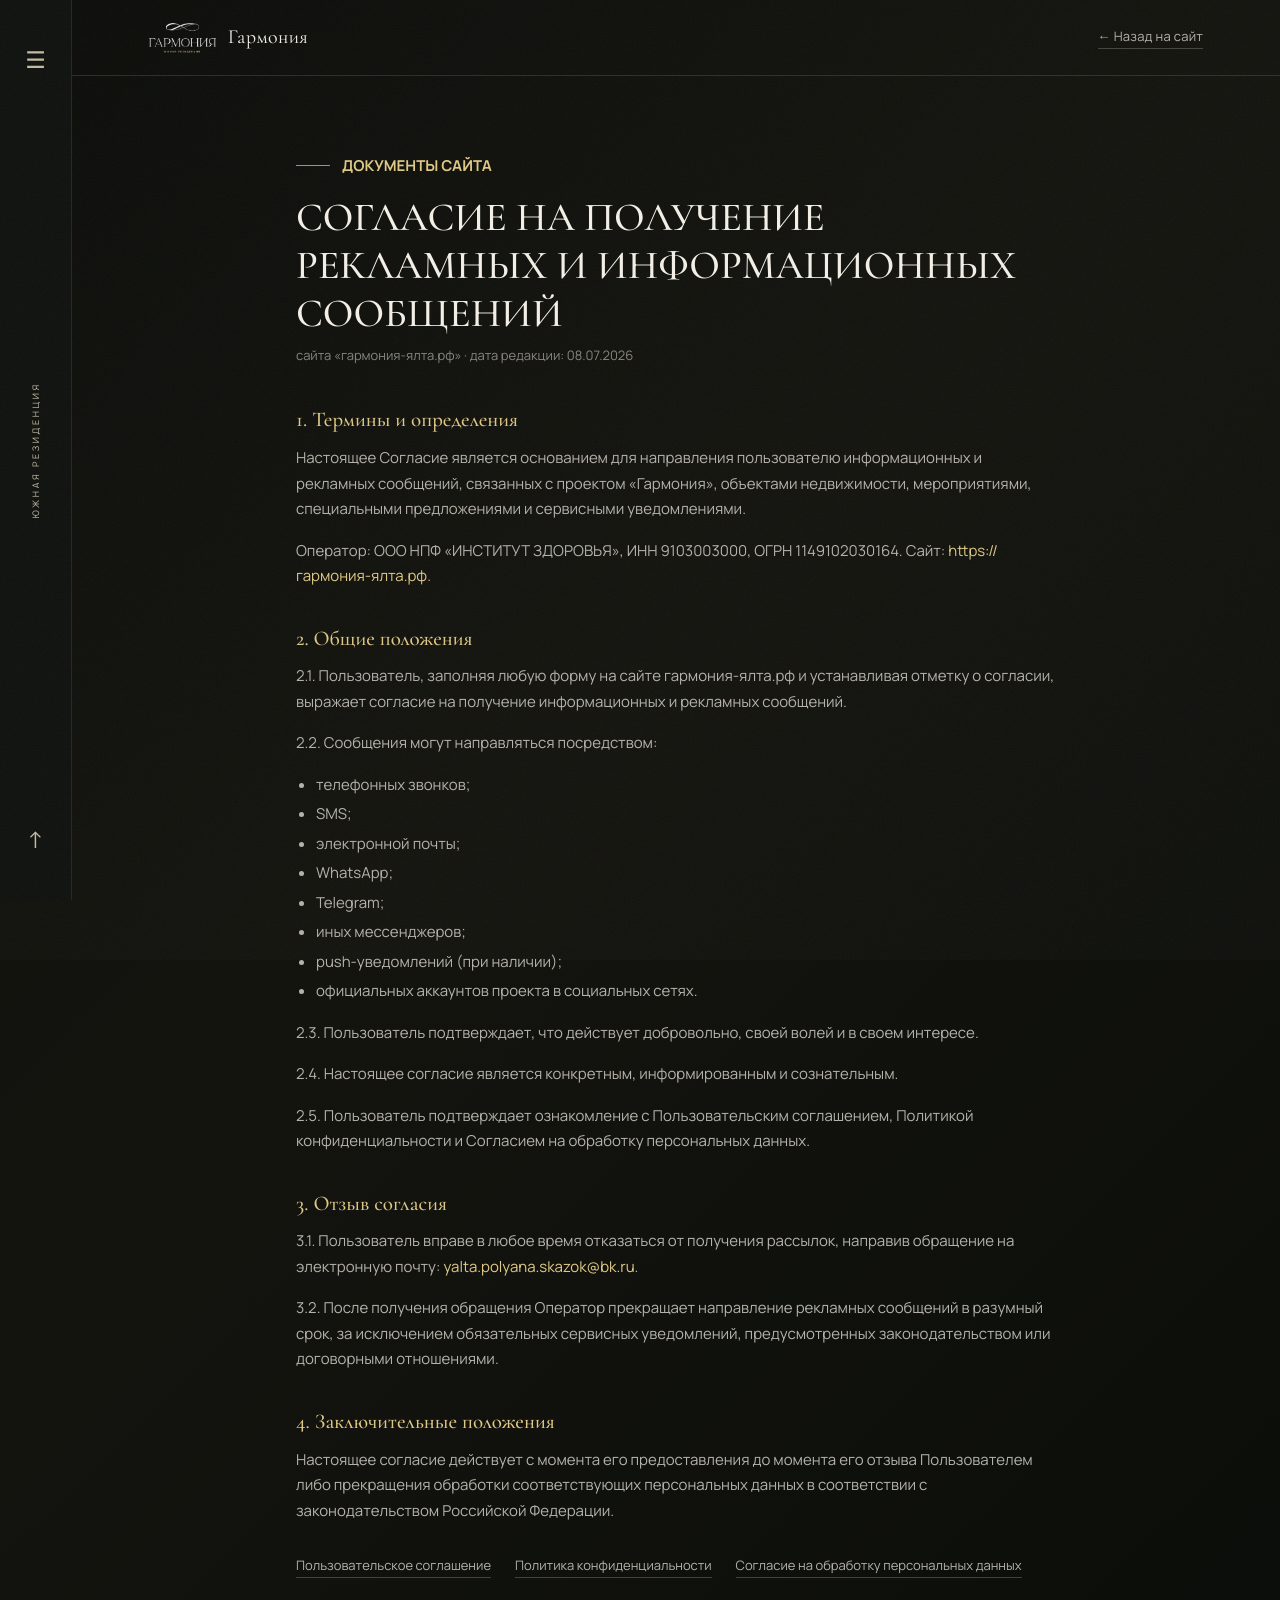
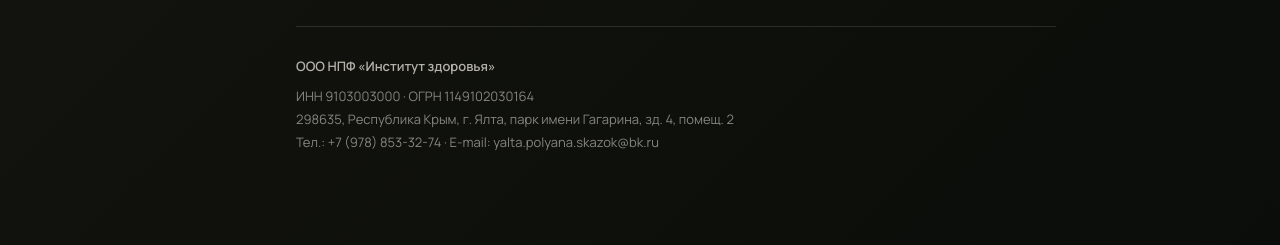
==== commit 4ed17da9: "Launch cinematic introduction and persistent site navigation" ====
--- a/docs/marketing-consent.html
+++ b/docs/marketing-consent.html
@@ -9,9 +9,9 @@
   <meta name="theme-color" content="#080907">
   <link rel="icon" href="../assets/brand/favicon.ico" sizes="any">
   <link rel="stylesheet" href="../styles.css?v=20260708-11">
-  <link rel="stylesheet" href="legal.css?v=20260708-11">
+  <link rel="stylesheet" href="legal.css?v=20261015-1">
 </head>
-<body>
+<body class="legal-with-rail"><aside class="legal-rail" aria-label="Боковая панель"><a href="../index.html" aria-label="Открыть основной сайт">☰</a><span>Южная резиденция</span><a href="#" aria-label="Вернуться наверх">↑</a></aside>
   <div class="grain" aria-hidden="true"></div>
 
   <header class="legal-header">
--- a/styles.css
+++ b/styles.css
@@ -377,6 +377,7 @@
 .spotlight {
   position: relative;
   overflow: hidden;
+  transition: border-color .32s ease, background .32s ease, box-shadow .32s ease, transform .32s ease;
 }
 
 .spotlight::after {
@@ -391,6 +392,12 @@
 
 .spotlight:hover::after {
   opacity: 1;
+}
+
+.spotlight:hover {
+  border-color: rgba(224, 201, 134, .46);
+  box-shadow: 0 18px 48px rgba(0, 0, 0, .24);
+  transform: translateY(-2px);
 }
 
 .spotlight > * {
@@ -473,6 +480,16 @@
 .lightbox__prev { left: 18px; }
 .lightbox__next { right: 18px; }
 
+.lightbox.is-static .lightbox__prev,
+.lightbox.is-static .lightbox__next {
+  display: none;
+}
+
+.lightbox.is-static .lightbox__img {
+  max-width: min(1800px, calc(100vw - 40px));
+  max-height: calc(100svh - 48px);
+}
+
 .gallery__track figure {
   cursor: zoom-in;
 }
@@ -624,8 +641,8 @@
 .nav {
   display: flex;
   justify-content: center;
-  gap: clamp(10px, 1.15vw, 18px);
-  font-size: 10px;
+  gap: clamp(8px, .9vw, 14px);
+  font-size: 9.5px;
   font-weight: 650;
   letter-spacing: 0;
   text-transform: uppercase;
@@ -789,6 +806,7 @@
 
 .about {
   display: grid;
+  grid-template-columns: minmax(0, 1fr);
   align-content: center;
   gap: clamp(28px, 4vh, 56px);
   padding: calc(var(--header-h) + 46px) clamp(22px, 6vw, 90px) 56px;
@@ -796,7 +814,9 @@
 
 .about__top,
 .about__bottom {
-  width: var(--container);
+  width: 100%;
+  max-width: var(--container);
+  min-width: 0;
   margin: 0 auto;
 }
 
@@ -1135,6 +1155,7 @@
 
 .infra-bg img {
   object-fit: cover;
+  filter: brightness(1.12) saturate(1.08);
 }
 
 .infra-stage::after {
@@ -1142,8 +1163,8 @@
   position: absolute;
   inset: 0;
   background:
-    linear-gradient(90deg, rgba(4, 6, 5, .84), rgba(4, 6, 5, .28) 54%, rgba(4, 6, 5, .72)),
-    linear-gradient(0deg, rgba(4, 6, 5, .82), rgba(4, 6, 5, .14) 46%, rgba(4, 6, 5, .4));
+    linear-gradient(90deg, rgba(4, 6, 5, .38), rgba(4, 6, 5, .02) 54%, rgba(4, 6, 5, .18)),
+    linear-gradient(0deg, rgba(4, 6, 5, .48), transparent 46%, rgba(4, 6, 5, .12));
 }
 
 .infra-copy,
@@ -1153,6 +1174,7 @@
 }
 
 .infra-copy {
+  text-shadow: 0 2px 12px rgba(0, 0, 0, .8);
   width: min(680px, 100%);
   margin-bottom: clamp(28px, 6vh, 70px);
 }
@@ -1177,7 +1199,7 @@
   padding: 18px;
   border: 1px solid rgba(244, 240, 231, .16);
   border-radius: 8px;
-  background: rgba(8, 9, 7, .36);
+  background: rgba(8, 9, 7, .28);
   backdrop-filter: blur(18px);
   transition: min-height .45s var(--ease), background .35s ease, border-color .35s ease, transform .35s var(--ease);
 }
@@ -1185,7 +1207,7 @@
 .infra-accordion article.is-active {
   min-height: 208px;
   border-color: rgba(224, 201, 134, .42);
-  background: rgba(16, 17, 13, .62);
+  background: rgba(16, 17, 13, .48);
   transform: translateY(-8px);
 }
 
@@ -1332,6 +1354,254 @@
   gap: 12px;
 }
 
+.genplan {
+  display: grid;
+  align-content: center;
+  justify-items: center;
+  gap: clamp(20px, 3.2vh, 34px);
+  padding: calc(var(--header-h) + 42px) clamp(22px, 6vw, 90px) 58px;
+  background:
+    radial-gradient(circle at 68% 44%, rgba(224, 201, 134, .16), transparent 34%),
+    linear-gradient(145deg, #11160f 0%, #0a0c09 48%, #14130d 100%);
+}
+
+.genplan__head {
+  width: var(--container);
+  display: grid;
+  grid-template-columns: minmax(120px, .25fr) minmax(0, .75fr);
+  gap: clamp(24px, 5vw, 72px);
+  align-items: end;
+}
+
+.genplan__head h2 {
+  max-width: 760px;
+  margin: 0;
+}
+
+.genplan__frame {
+  position: relative;
+  width: min(1180px, 100%, calc(62svh * 2752 / 1536));
+  aspect-ratio: 2752 / 1536;
+  margin: 0;
+  border: 1px solid rgba(224, 201, 134, .24);
+  border-radius: 8px;
+  overflow: hidden;
+  background: #101522;
+  box-shadow: 0 34px 120px rgba(0, 0, 0, .42);
+  cursor: zoom-in;
+  outline: none;
+}
+
+.genplan__frame:focus-visible {
+  border-color: rgba(224, 201, 134, .72);
+  box-shadow: 0 0 0 3px rgba(224, 201, 134, .18), 0 34px 120px rgba(0, 0, 0, .42);
+}
+
+.genplan__frame img {
+  display: block;
+  width: 100%;
+  height: 100%;
+  object-fit: contain;
+  transition: transform 1.6s var(--ease), filter 1.6s var(--ease);
+}
+
+.panel.is-current .genplan__frame img {
+  transform: none;
+  filter: saturate(1.04) contrast(1.02);
+}
+
+.genplan__badge {
+  position: absolute;
+  left: clamp(18px, 2.2vw, 28px);
+  bottom: clamp(18px, 2.2vw, 28px);
+  z-index: 2;
+  display: inline-flex;
+  align-items: center;
+  min-height: 38px;
+  padding: 0 16px;
+  border: 1px solid rgba(224, 201, 134, .5);
+  border-radius: 999px;
+  background: rgba(8, 10, 8, .62);
+  color: var(--ink);
+  font-size: 12px;
+  letter-spacing: .16em;
+  text-transform: uppercase;
+  backdrop-filter: blur(12px);
+}
+
+.genplan__open {
+  position: absolute;
+  right: clamp(18px, 2.2vw, 28px);
+  bottom: clamp(18px, 2.2vw, 28px);
+  z-index: 2;
+  display: inline-flex;
+  align-items: center;
+  min-height: 38px;
+  padding: 0 16px;
+  border: 1px solid rgba(248, 241, 225, .26);
+  border-radius: 999px;
+  background: rgba(8, 10, 8, .44);
+  color: rgba(248, 241, 225, .84);
+  font-size: 12px;
+  letter-spacing: .14em;
+  text-transform: uppercase;
+  backdrop-filter: blur(12px);
+  transition: color .3s ease, border-color .3s ease, background .3s ease, transform .3s var(--ease);
+}
+
+.genplan__frame:hover .genplan__open,
+.genplan__frame:focus-visible .genplan__open {
+  color: var(--gold-bright);
+  border-color: rgba(224, 201, 134, .58);
+  background: rgba(8, 10, 8, .64);
+  transform: translateY(-2px);
+}
+
+.genplan__caption {
+  width: min(860px, var(--container));
+  justify-self: end;
+  padding-left: clamp(18px, 2vw, 28px);
+  border-left: 1px solid rgba(224, 201, 134, .42);
+}
+
+.genplan__caption p {
+  margin: 0;
+  color: var(--ink-soft);
+  font-size: clamp(15px, 1.08vw, 18px);
+  line-height: 1.7;
+}
+
+.developer {
+  display: grid;
+  min-height: 100svh;
+  padding: 0;
+  overflow: hidden;
+  background: #080907;
+  isolation: isolate;
+}
+
+.developer__slider,
+.developer__shade,
+.developer__slide,
+.developer__slide img {
+  position: absolute;
+  inset: 0;
+}
+
+.developer__slider {
+  z-index: 0;
+  overflow: hidden;
+}
+
+.developer__shade {
+  z-index: 1;
+  pointer-events: none;
+  background:
+    linear-gradient(90deg, rgba(4, 5, 4, .78), rgba(4, 5, 4, .2) 44%, rgba(4, 5, 4, .04) 72%),
+    linear-gradient(0deg, rgba(4, 5, 4, .48), rgba(4, 5, 4, .03) 45%, rgba(4, 5, 4, .18)),
+    radial-gradient(circle at 62% 42%, transparent 42%, rgba(4, 5, 4, .28) 100%);
+}
+
+.developer__slide {
+  margin: 0;
+  opacity: 0;
+  transform: scale(1.04);
+  transition: opacity 1.6s ease, transform 5.8s var(--ease);
+  will-change: opacity, transform;
+}
+
+.developer__slide.is-active {
+  opacity: 1;
+  transform: scale(1.01);
+}
+
+.developer__slide img {
+  width: 100%;
+  height: 100%;
+  object-fit: cover;
+  object-position: center;
+  filter: saturate(.96) contrast(1.02);
+}
+
+.developer__content {
+  position: absolute;
+  left: clamp(22px, 7vw, 110px);
+  bottom: clamp(44px, 8vh, 86px);
+  z-index: 2;
+  width: min(620px, calc(100% - 44px));
+  color: var(--ink);
+  text-shadow: 0 18px 42px rgba(0, 0, 0, .52);
+}
+
+.developer__content h2 {
+  margin: 10px 0 18px;
+  font-size: clamp(42px, 6.2vw, 92px);
+  line-height: .92;
+}
+
+.developer__content > p:not(.kicker) {
+  max-width: 590px;
+  color: rgba(248, 241, 225, .88);
+  font-size: clamp(15px, 1.08vw, 18px);
+  line-height: 1.72;
+}
+
+.developer__facts {
+  display: flex;
+  flex-wrap: wrap;
+  gap: 10px;
+  margin: 26px 0 24px;
+}
+
+.developer__facts span {
+  display: inline-flex;
+  align-items: baseline;
+  gap: 8px;
+  padding: 10px 14px;
+  border: 1px solid rgba(222, 188, 116, .38);
+  border-radius: 999px;
+  background: rgba(255, 255, 255, .035);
+  color: rgba(248, 241, 225, .78);
+  font-size: 12px;
+  letter-spacing: .08em;
+  text-transform: uppercase;
+  backdrop-filter: blur(10px);
+  transition: border-color .3s ease, background .3s ease, transform .3s var(--ease);
+}
+
+.developer__facts span:hover {
+  border-color: rgba(222, 188, 116, .72);
+  background: rgba(255, 255, 255, .07);
+  transform: translateY(-2px);
+}
+
+.developer__facts strong {
+  color: var(--gold-bright);
+  font-family: var(--serif);
+  font-size: 20px;
+  font-weight: 560;
+  letter-spacing: 0;
+}
+
+.developer__link {
+  display: inline-flex;
+  align-items: center;
+  min-height: 42px;
+  padding-bottom: 3px;
+  border-bottom: 1px solid rgba(222, 188, 116, .7);
+  color: var(--ink);
+  font-size: 12px;
+  letter-spacing: .16em;
+  text-transform: uppercase;
+  transition: color .3s ease, border-color .3s ease, transform .3s var(--ease);
+}
+
+.developer__link:hover {
+  color: var(--gold-bright);
+  border-color: var(--gold-bright);
+  transform: translateY(-2px);
+}
+
 .legacy {
   display: grid;
   align-items: end;
@@ -1380,6 +1650,59 @@
 .footer__brand img {
   width: min(190px, 52vw);
   margin-bottom: 24px;
+}
+
+.footer__messengers {
+  display: grid;
+  justify-items: start;
+  gap: 10px;
+}
+
+.telegram-link {
+  display: inline-flex;
+  align-items: center;
+  width: max-content;
+  gap: 10px;
+  color: var(--ink-soft);
+  text-decoration: none;
+  line-height: 1;
+}
+
+.telegram-link__icon {
+  display: grid;
+  width: 34px;
+  height: 34px;
+  flex: 0 0 34px;
+  place-items: center;
+  border: 1px solid rgba(224, 201, 134, .36);
+  border-radius: 50%;
+  background: rgba(224, 201, 134, .08);
+  transition: background .25s ease, border-color .25s ease, transform .25s ease;
+}
+
+.telegram-link__icon svg {
+  width: 17px;
+  height: 17px;
+  fill: currentColor;
+}
+
+.max-link__icon {
+  color: var(--gold-bright);
+  font-size: 9px;
+  font-weight: 800;
+  letter-spacing: .03em;
+  text-transform: uppercase;
+}
+
+.vk-link__icon svg {
+  width: 18px;
+  height: 18px;
+}
+
+.telegram-link:hover .telegram-link__icon {
+  border-color: rgba(224, 201, 134, .72);
+  background: rgba(224, 201, 134, .16);
+  transform: translateY(-2px);
 }
 
 .footer h3 {
@@ -1492,6 +1815,15 @@
   gap: 14px;
 }
 
+.form-hp {
+  position: absolute;
+  left: -9999px;
+  width: 1px;
+  height: 1px;
+  opacity: 0;
+  pointer-events: none;
+}
+
 .contact-form label {
   display: grid;
   gap: 8px;
@@ -1516,6 +1848,27 @@
 
 .contact-form input:focus {
   border-color: rgba(224, 201, 134, .58);
+}
+
+.contact-form .primary-btn:disabled {
+  cursor: wait;
+  opacity: .68;
+}
+
+.form-status {
+  min-height: 1.4em;
+  margin: -4px 0 0;
+  color: rgba(244, 240, 231, .72);
+  font-size: 12px;
+  line-height: 1.45;
+}
+
+.form-status.is-success {
+  color: var(--gold-bright);
+}
+
+.form-status.is-error {
+  color: #e8a49a;
 }
 
 .form-consent {
@@ -1637,9 +1990,16 @@
   object-fit: cover;
 }
 
+/* The first image is a persistent base, avoiding dark gaps between scenes. */
 .architecture__images img {
+  height: 100%;
+  opacity: 1;
+}
+
+.architecture__images img:nth-child(n + 2) {
+  height: 100%;
   opacity: 0;
-  animation: fullSceneFade 14s var(--ease) infinite;
+  animation: architectureScene 21s var(--ease) infinite;
   animation-play-state: paused;
 }
 
@@ -1647,8 +2007,7 @@
   animation-play-state: running;
 }
 
-.architecture__images img:nth-child(2) {
-  height: 100%;
+.architecture__images img:nth-child(3) {
   animation-delay: 7s;
 }
 
@@ -1719,20 +2078,10 @@
   backdrop-filter: blur(18px);
 }
 
-@keyframes fullSceneFade {
-  0% {
-    opacity: 0;
-    transform: scale(1.04) translate3d(1.2%, 0, 0);
-  }
-  10%,
-  48% {
-    opacity: 1;
-  }
-  58%,
-  100% {
-    opacity: 0;
-    transform: scale(1.1) translate3d(-1.2%, -1%, 0);
-  }
+@keyframes architectureScene {
+  0%, 28% { opacity: 0; }
+  33.333%, 61.333% { opacity: 1; }
+  66.666%, 100% { opacity: 0; }
 }
 
 @keyframes locationScenePan {
@@ -1840,6 +2189,7 @@
   .architecture,
   .gallery,
   .location,
+  .genplan,
   .legacy {
     padding-left: 18px;
     padding-right: 18px;
@@ -1854,7 +2204,8 @@
   .about__bottom,
   .about__facts,
   .location__metrics,
-  .map__distances {
+  .map__distances,
+  .genplan__head {
     grid-template-columns: 1fr;
   }
 
@@ -1876,6 +2227,74 @@
     aspect-ratio: 4 / 3;
   }
 
+  .genplan__head,
+  .genplan__caption {
+    width: 100%;
+  }
+
+  .genplan__frame {
+    width: 100%;
+  }
+
+  .genplan__frame img {
+    min-height: 0;
+  }
+
+  .genplan__badge,
+  .genplan__open {
+    min-height: 34px;
+    padding: 0 11px;
+    font-size: 10px;
+    letter-spacing: .1em;
+  }
+
+  .genplan__badge {
+    left: 12px;
+    bottom: 12px;
+  }
+
+  .genplan__open {
+    right: 12px;
+    bottom: 12px;
+  }
+
+  .developer__shade {
+    background:
+      linear-gradient(0deg, rgba(4, 5, 4, .76), rgba(4, 5, 4, .08) 58%, rgba(4, 5, 4, .22)),
+      linear-gradient(90deg, rgba(4, 5, 4, .44), rgba(4, 5, 4, .04) 72%);
+  }
+
+  .developer__content {
+    left: 18px;
+    bottom: 30px;
+    width: calc(100% - 36px);
+  }
+
+  .developer__content h2 {
+    margin-bottom: 14px;
+    font-size: clamp(38px, 13vw, 58px);
+  }
+
+  .developer__content > p:not(.kicker) {
+    font-size: 14px;
+    line-height: 1.58;
+  }
+
+  .developer__facts {
+    gap: 8px;
+    margin: 18px 0 16px;
+  }
+
+  .developer__facts span {
+    padding: 8px 10px;
+    font-size: 10px;
+    letter-spacing: .06em;
+  }
+
+  .developer__facts strong {
+    font-size: 17px;
+  }
+
   .architecture__images {
     grid-template-columns: 1fr;
   }
@@ -1928,6 +2347,22 @@
 
   .footer {
     grid-template-columns: 1fr;
+  }
+
+  .telegram-link {
+    gap: 8px;
+    font-size: 13px;
+  }
+
+  .telegram-link__icon {
+    width: 28px;
+    height: 28px;
+    flex-basis: 28px;
+  }
+
+  .telegram-link__icon svg {
+    width: 14px;
+    height: 14px;
   }
 
   .modal {
@@ -2213,6 +2648,11 @@
 }
 
 @media (prefers-reduced-motion: reduce) {
+  .architecture__images img:nth-child(n + 2) {
+    animation: none;
+    opacity: 0;
+  }
+
   *,
   *::before,
   *::after {
--- a/docs/legal.css
+++ b/docs/legal.css
@@ -140,3 +140,4 @@
   color: var(--gold-bright);
   border-color: var(--gold-bright);
 }
+.legal-with-rail{padding-left:72px}.legal-rail{position:fixed;inset:0 auto 0 0;width:72px;z-index:95;background:#10120f;border-right:1px solid #b6a17425;display:flex;flex-direction:column;align-items:center;justify-content:space-between;padding:30px 0;color:#c4bca5}.legal-rail>span{writing-mode:vertical-rl;transform:rotate(180deg);font-size:9px;letter-spacing:.3em;text-transform:uppercase}.legal-rail>a{padding:12px;font-size:23px}.legal-with-rail .legal-main{width:min(760px,calc(100% - 44px))}@media(max-width:700px){.legal-with-rail{padding-left:38px}.legal-rail{width:38px}.legal-rail>span{font-size:7px}.legal-rail>a{padding:8px;font-size:20px}}
